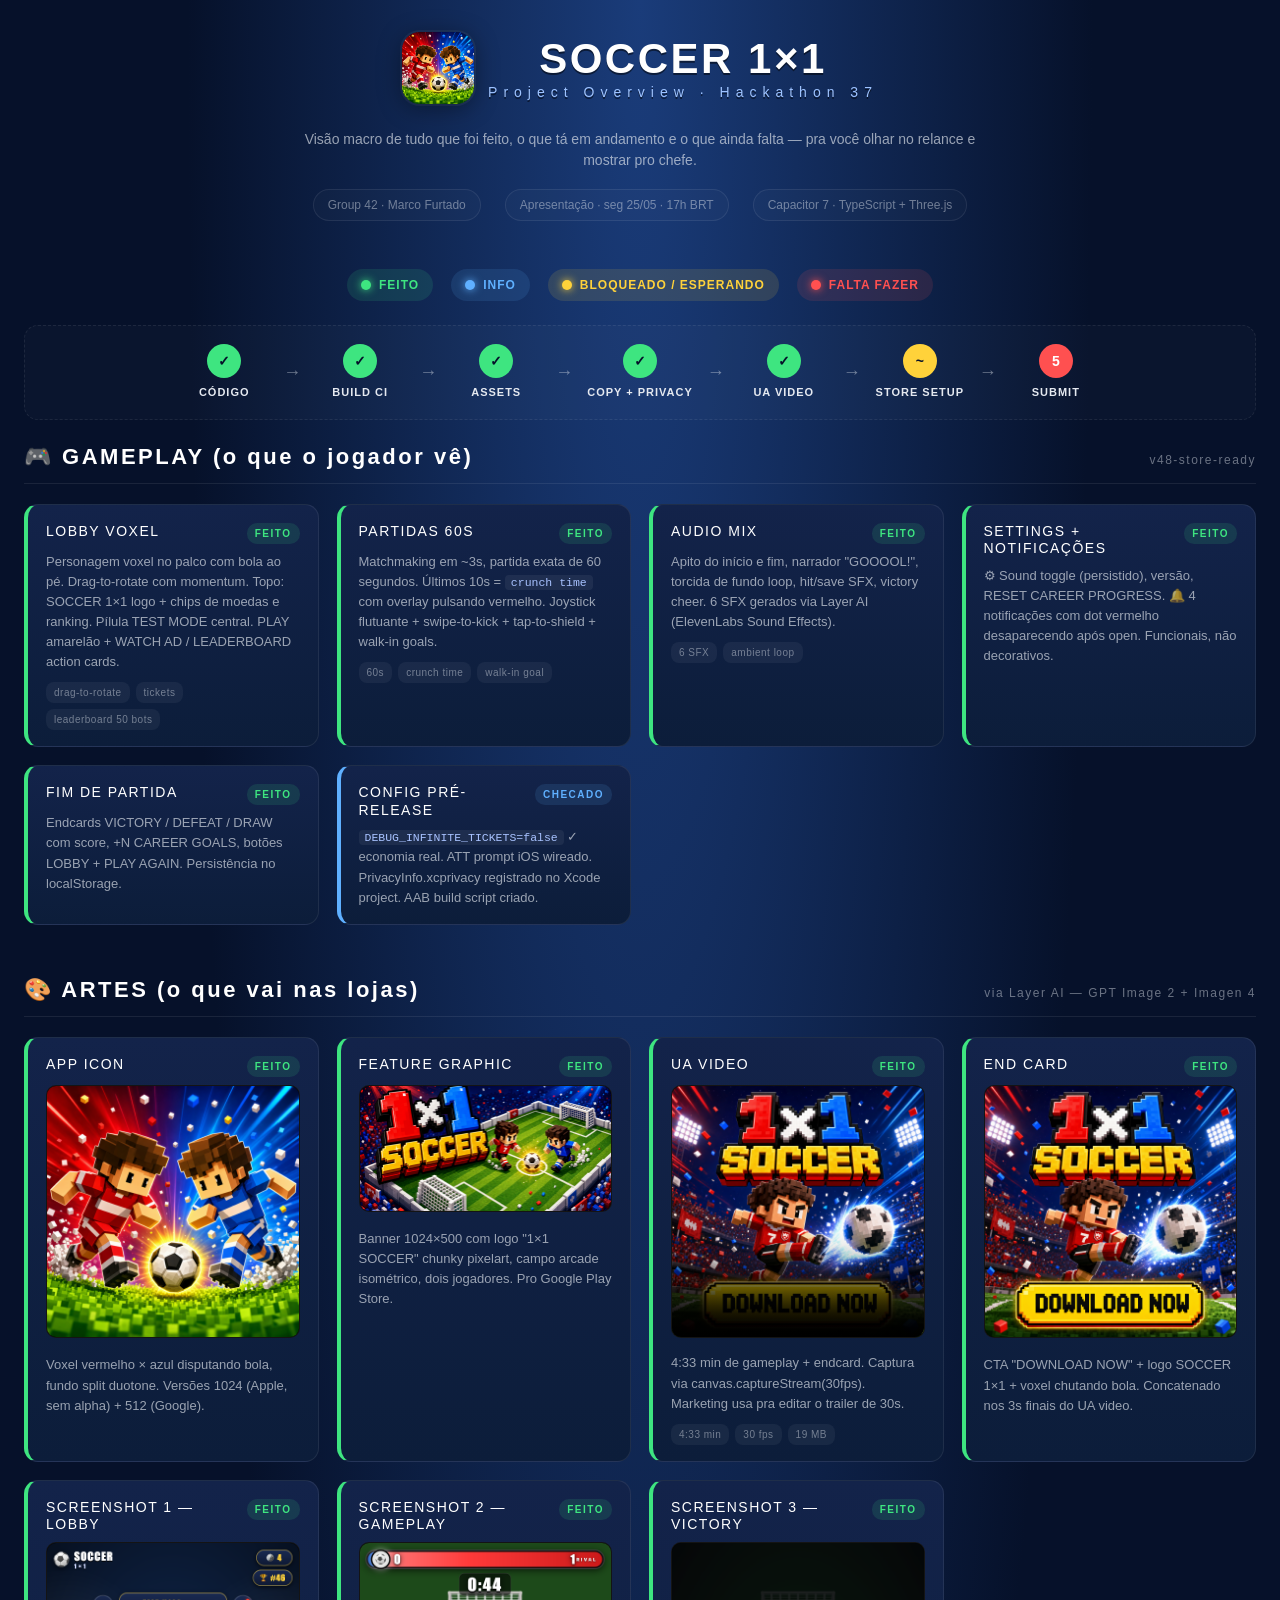
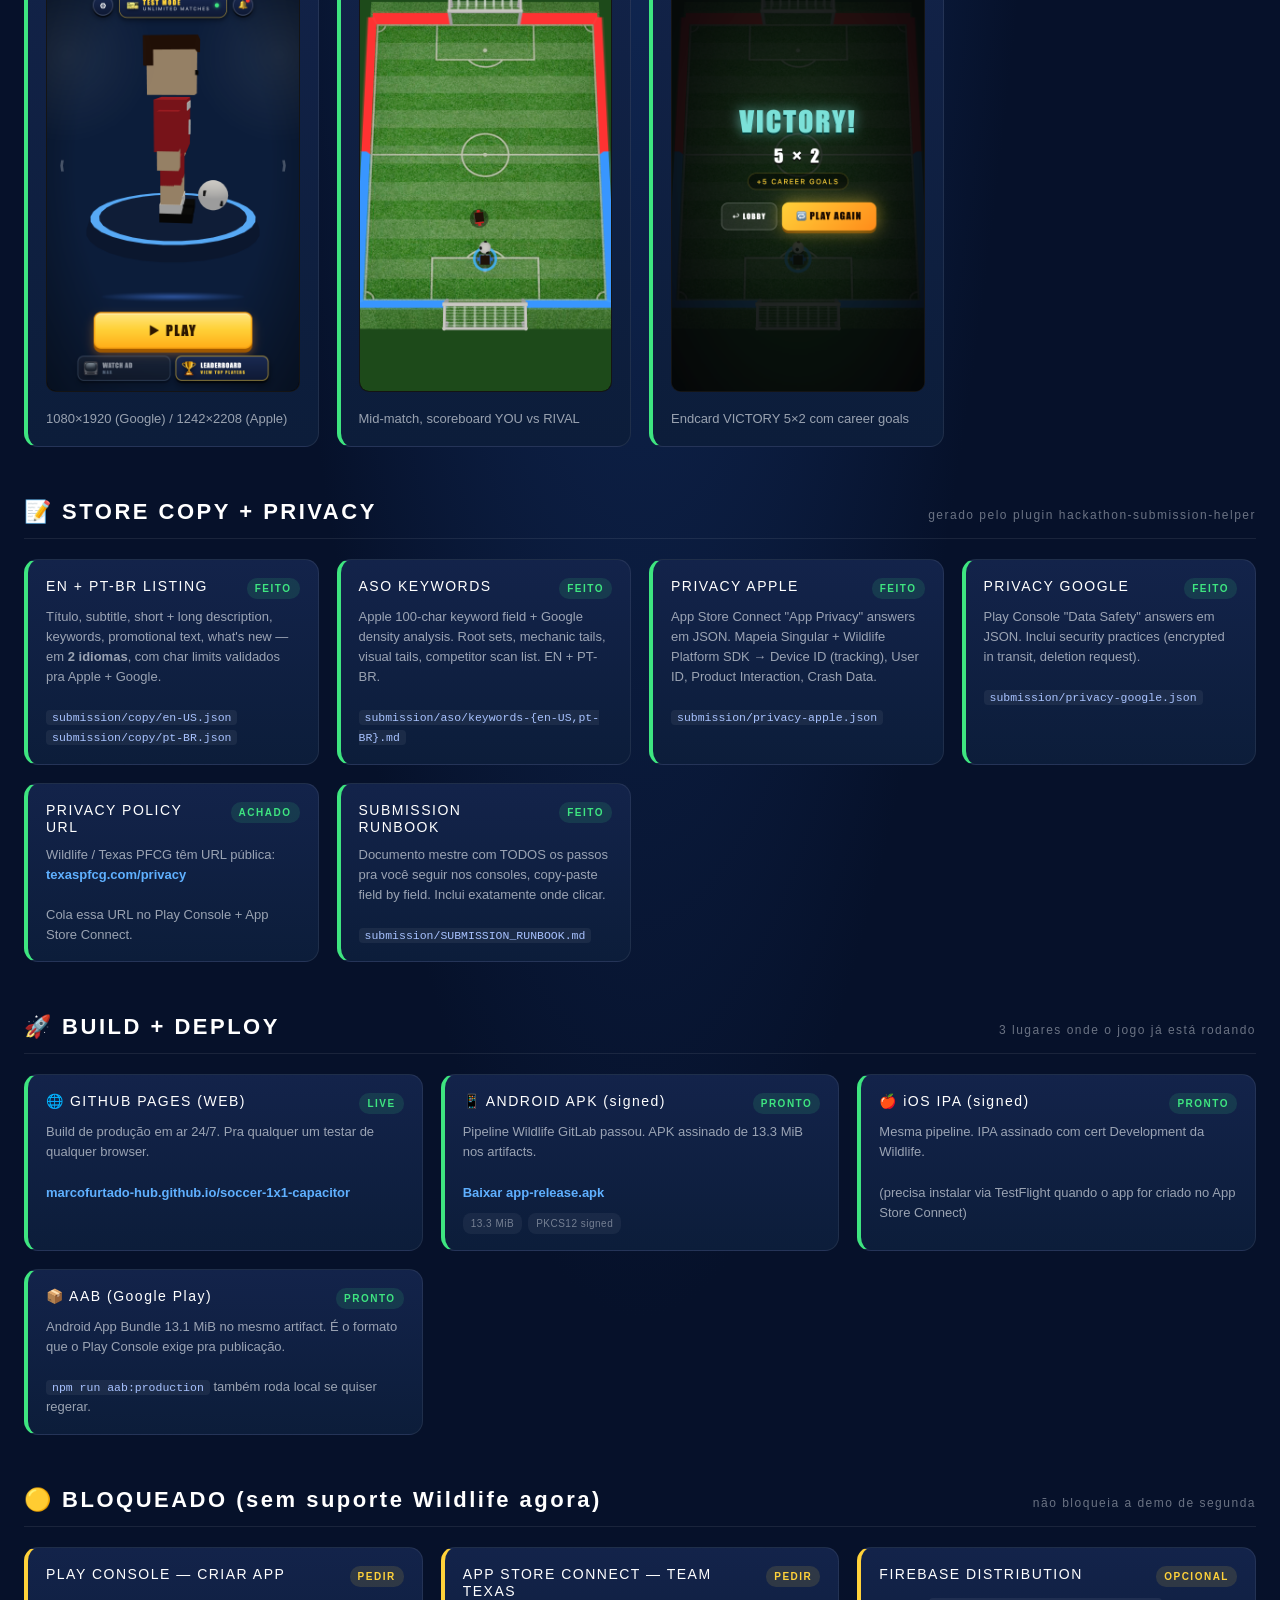
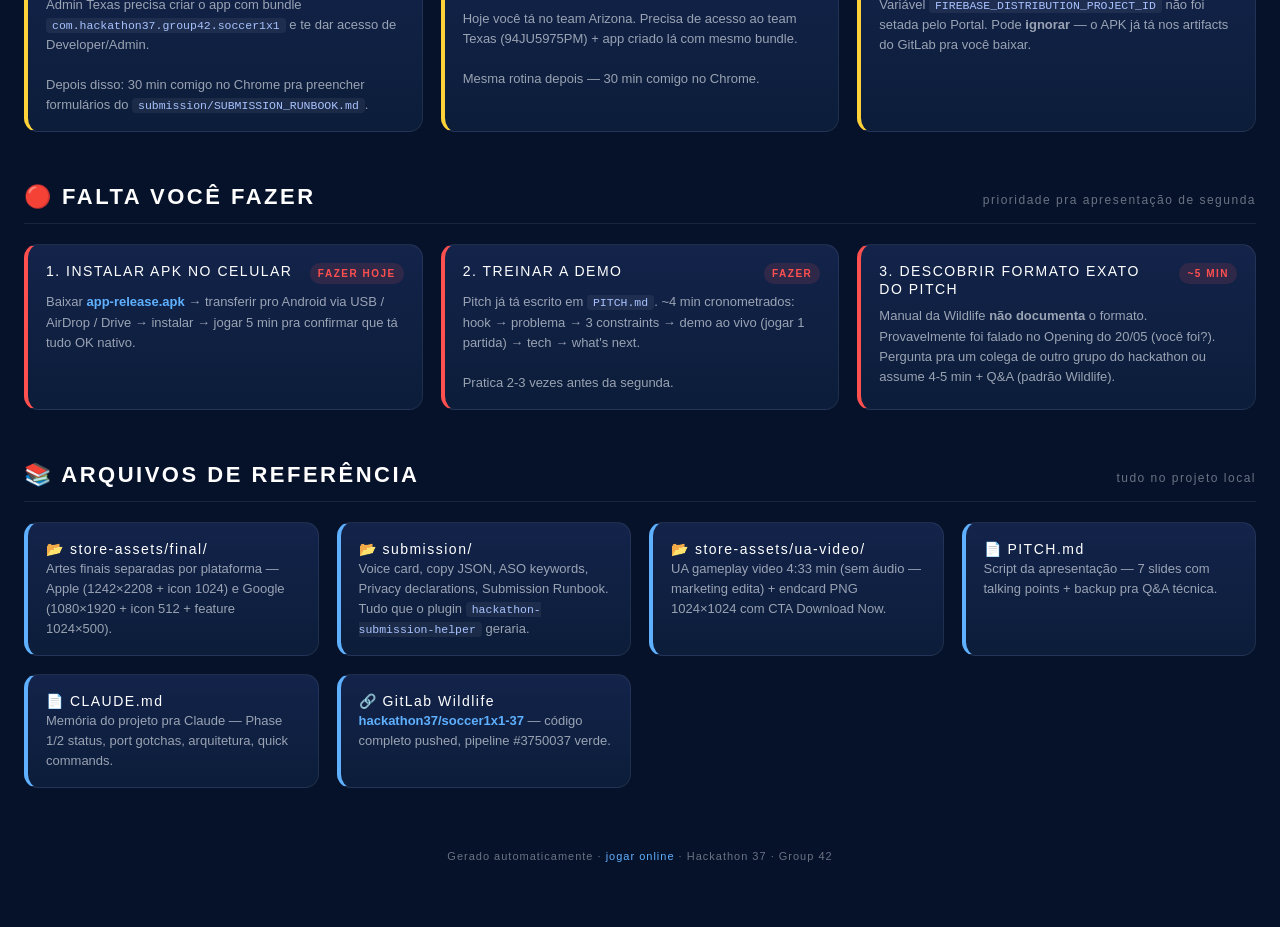
==== overview.html @ ad801b56 "Add overview.html — visual project dashboard Single-page status board for Hackathon 37 demo prep. Sh" ====
<!doctype html>
<html lang="pt-BR">
<head>
  <meta charset="utf-8" />
  <meta name="viewport" content="width=device-width,initial-scale=1" />
  <title>Soccer 1×1 — Project Overview</title>
  <style>
    :root{
      --bg:#06112a;
      --bg2:#0c1d3a;
      --panel:#13234a;
      --panel-2:#1a2e5e;
      --border:rgba(255,255,255,0.08);
      --text:#e5e9f0;
      --text-dim:rgba(229,233,240,0.65);
      --text-soft:rgba(229,233,240,0.45);
      --green:#3ee580;
      --yellow:#ffd23a;
      --red:#ff5050;
      --blue:#5fb0ff;
      --red-bg:rgba(255,80,80,0.12);
      --green-bg:rgba(62,229,128,0.12);
      --yellow-bg:rgba(255,210,58,0.12);
      --blue-bg:rgba(95,176,255,0.12);
    }
    *{box-sizing:border-box;}
    html,body{margin:0;padding:0;background:var(--bg);color:var(--text);font-family:-apple-system,BlinkMacSystemFont,"Segoe UI",Roboto,sans-serif;line-height:1.5;}
    body{background:radial-gradient(ellipse at top,#1a3c7a 0%,var(--bg) 50%,var(--bg) 100%);min-height:100vh;}
    .container{max-width:1400px;margin:0 auto;padding:32px 24px;}
    header{text-align:center;margin-bottom:48px;}
    .header-logo{display:inline-flex;align-items:center;gap:14px;}
    .header-logo img{width:72px;height:72px;border-radius:18px;box-shadow:0 4px 24px rgba(0,0,0,0.4),0 0 0 2px rgba(255,255,255,0.06);}
    h1{font-family:Impact,'Arial Black',sans-serif;font-size:42px;letter-spacing:2.5px;margin:0;line-height:1.05;color:#fff;text-shadow:0 2px 0 rgba(0,0,0,0.5);}
    h1 span{display:block;font-size:14px;letter-spacing:6px;color:#9ec3ff;margin-top:4px;font-weight:500;}
    .header-sub{margin-top:18px;font-size:14px;color:var(--text-dim);max-width:680px;margin-left:auto;margin-right:auto;}
    .header-meta{display:flex;justify-content:center;gap:24px;margin-top:18px;font-size:12px;color:var(--text-soft);flex-wrap:wrap;}
    .header-meta span{padding:6px 14px;border:1px solid var(--border);border-radius:20px;background:rgba(255,255,255,0.02);}

    .legend{display:flex;justify-content:center;gap:18px;margin:36px 0 24px;flex-wrap:wrap;}
    .legend-chip{display:inline-flex;align-items:center;gap:8px;padding:7px 14px;border-radius:18px;font-size:12px;letter-spacing:1px;font-weight:600;}
    .legend-chip .dot{width:10px;height:10px;border-radius:50%;}
    .chip-green{background:var(--green-bg);color:var(--green);}
    .chip-yellow{background:var(--yellow-bg);color:var(--yellow);}
    .chip-red{background:var(--red-bg);color:var(--red);}
    .chip-blue{background:var(--blue-bg);color:var(--blue);}
    .chip-green .dot{background:var(--green);box-shadow:0 0 8px var(--green);}
    .chip-yellow .dot{background:var(--yellow);box-shadow:0 0 8px var(--yellow);}
    .chip-red .dot{background:var(--red);box-shadow:0 0 8px var(--red);}
    .chip-blue .dot{background:var(--blue);box-shadow:0 0 8px var(--blue);}

    section.zone{margin-bottom:48px;}
    .zone-header{display:flex;align-items:baseline;justify-content:space-between;border-bottom:1px solid var(--border);padding-bottom:10px;margin-bottom:20px;}
    .zone-title{font-family:Impact,'Arial Black',sans-serif;font-size:22px;letter-spacing:2.5px;color:#fff;margin:0;}
    .zone-sub{font-size:12px;color:var(--text-soft);letter-spacing:1.5px;}

    .grid{display:grid;grid-template-columns:repeat(auto-fill,minmax(280px,1fr));gap:18px;}
    .grid-wide{grid-template-columns:repeat(auto-fill,minmax(360px,1fr));}

    .card{
      background:linear-gradient(180deg,var(--panel) 0%,var(--bg2) 100%);
      border:1px solid var(--border);
      border-radius:14px;
      padding:18px 18px 16px;
      position:relative;
      overflow:hidden;
      transition:transform 0.15s ease, border-color 0.15s ease;
    }
    .card:hover{border-color:rgba(255,255,255,0.18);transform:translateY(-2px);}
    .card.done{border-left:4px solid var(--green);}
    .card.blocked{border-left:4px solid var(--yellow);}
    .card.missing{border-left:4px solid var(--red);}
    .card.info{border-left:4px solid var(--blue);}

    .card-header{display:flex;align-items:flex-start;justify-content:space-between;gap:12px;margin-bottom:8px;}
    .card-title{font-family:Impact,'Arial Black',sans-serif;font-size:14px;letter-spacing:1.5px;color:#fff;line-height:1.25;}
    .card-status{font-size:10px;letter-spacing:1.5px;font-weight:700;padding:3px 8px;border-radius:10px;white-space:nowrap;}
    .card-status.done{background:var(--green-bg);color:var(--green);}
    .card-status.blocked{background:var(--yellow-bg);color:var(--yellow);}
    .card-status.missing{background:var(--red-bg);color:var(--red);}
    .card-status.info{background:var(--blue-bg);color:var(--blue);}

    .card-body{font-size:13px;color:var(--text-dim);line-height:1.55;}
    .card-body code{background:rgba(255,255,255,0.06);padding:1px 6px;border-radius:4px;font-size:11.5px;color:#a8c2ff;}
    .card a{color:var(--blue);text-decoration:none;font-weight:600;}
    .card a:hover{text-decoration:underline;}

    .card-meta{display:flex;flex-wrap:wrap;gap:6px;margin-top:10px;}
    .meta-tag{font-size:10px;letter-spacing:0.5px;background:rgba(255,255,255,0.05);color:var(--text-soft);padding:3px 8px;border-radius:8px;}

    .asset-img{width:100%;aspect-ratio:1/1;object-fit:cover;border-radius:10px;border:1px solid var(--border);margin-bottom:10px;background:#000;}
    .asset-img.wide{aspect-ratio:2/1;}
    .asset-img.phone{aspect-ratio:9/16;}
    .asset-img.endcard{aspect-ratio:1/1;}

    .video-card video{width:100%;border-radius:10px;border:1px solid var(--border);margin-bottom:8px;background:#000;}

    .stat-row{display:flex;gap:10px;font-size:12px;color:var(--text-soft);margin-top:8px;}
    .stat-row strong{color:var(--text);font-weight:600;}

    .funnel{display:flex;align-items:center;gap:14px;justify-content:center;flex-wrap:wrap;margin-bottom:20px;padding:18px;background:rgba(255,255,255,0.02);border-radius:14px;border:1px dashed var(--border);}
    .funnel-step{display:flex;flex-direction:column;align-items:center;gap:6px;min-width:90px;}
    .funnel-step .num{width:34px;height:34px;border-radius:50%;display:flex;align-items:center;justify-content:center;font-weight:700;font-size:14px;}
    .funnel-step.done .num{background:var(--green);color:#06112a;}
    .funnel-step.blocked .num{background:var(--yellow);color:#06112a;}
    .funnel-step.missing .num{background:var(--red);color:#fff;}
    .funnel-step .lbl{font-size:11px;letter-spacing:1px;font-weight:700;color:var(--text);text-align:center;}
    .funnel-arrow{color:var(--text-soft);font-size:18px;}

    footer{text-align:center;margin:60px 0 30px;font-size:11px;color:var(--text-soft);letter-spacing:1px;}
    footer a{color:var(--blue);text-decoration:none;}

    @media (max-width:680px){
      h1{font-size:30px;letter-spacing:1.5px;}
      .zone-title{font-size:18px;}
      .grid{grid-template-columns:1fr;}
    }
  </style>
</head>
<body>
  <div class="container">

    <header>
      <div class="header-logo">
        <img src="overview-assets/icon.png" alt="Soccer 1×1 icon" />
        <h1>SOCCER 1×1<span>Project Overview · Hackathon 37</span></h1>
      </div>
      <div class="header-sub">
        Visão macro de tudo que foi feito, o que tá em andamento e o que ainda falta — pra você olhar no relance e mostrar pro chefe.
      </div>
      <div class="header-meta">
        <span>Group 42 · Marco Furtado</span>
        <span>Apresentação · seg 25/05 · 17h BRT</span>
        <span>Capacitor 7 · TypeScript + Three.js</span>
      </div>
    </header>

    <div class="legend">
      <span class="legend-chip chip-green"><span class="dot"></span>FEITO</span>
      <span class="legend-chip chip-blue"><span class="dot"></span>INFO</span>
      <span class="legend-chip chip-yellow"><span class="dot"></span>BLOQUEADO / ESPERANDO</span>
      <span class="legend-chip chip-red"><span class="dot"></span>FALTA FAZER</span>
    </div>

    <div class="funnel">
      <div class="funnel-step done"><div class="num">✓</div><div class="lbl">CÓDIGO</div></div>
      <div class="funnel-arrow">→</div>
      <div class="funnel-step done"><div class="num">✓</div><div class="lbl">BUILD CI</div></div>
      <div class="funnel-arrow">→</div>
      <div class="funnel-step done"><div class="num">✓</div><div class="lbl">ASSETS</div></div>
      <div class="funnel-arrow">→</div>
      <div class="funnel-step done"><div class="num">✓</div><div class="lbl">COPY + PRIVACY</div></div>
      <div class="funnel-arrow">→</div>
      <div class="funnel-step done"><div class="num">✓</div><div class="lbl">UA VIDEO</div></div>
      <div class="funnel-arrow">→</div>
      <div class="funnel-step blocked"><div class="num">~</div><div class="lbl">STORE SETUP</div></div>
      <div class="funnel-arrow">→</div>
      <div class="funnel-step missing"><div class="num">5</div><div class="lbl">SUBMIT</div></div>
    </div>

    <!-- =================================================================== -->
    <section class="zone">
      <div class="zone-header">
        <h2 class="zone-title">🎮 GAMEPLAY (o que o jogador vê)</h2>
        <span class="zone-sub">v48-store-ready</span>
      </div>
      <div class="grid">
        <div class="card done">
          <div class="card-header"><div class="card-title">LOBBY VOXEL</div><span class="card-status done">FEITO</span></div>
          <div class="card-body">
            Personagem voxel no palco com bola ao pé. Drag-to-rotate com momentum. Topo: SOCCER 1×1 logo + chips de moedas e ranking. Pílula TEST MODE central. PLAY amarelão + WATCH AD / LEADERBOARD action cards.
          </div>
          <div class="card-meta"><span class="meta-tag">drag-to-rotate</span><span class="meta-tag">tickets</span><span class="meta-tag">leaderboard 50 bots</span></div>
        </div>

        <div class="card done">
          <div class="card-header"><div class="card-title">PARTIDAS 60S</div><span class="card-status done">FEITO</span></div>
          <div class="card-body">
            Matchmaking em ~3s, partida exata de 60 segundos. Últimos 10s = <code>crunch time</code> com overlay pulsando vermelho. Joystick flutuante + swipe-to-kick + tap-to-shield + walk-in goals.
          </div>
          <div class="card-meta"><span class="meta-tag">60s</span><span class="meta-tag">crunch time</span><span class="meta-tag">walk-in goal</span></div>
        </div>

        <div class="card done">
          <div class="card-header"><div class="card-title">AUDIO MIX</div><span class="card-status done">FEITO</span></div>
          <div class="card-body">
            Apito do início e fim, narrador "GOOOOL!", torcida de fundo loop, hit/save SFX, victory cheer. 6 SFX gerados via Layer AI (ElevenLabs Sound Effects).
          </div>
          <div class="card-meta"><span class="meta-tag">6 SFX</span><span class="meta-tag">ambient loop</span></div>
        </div>

        <div class="card done">
          <div class="card-header"><div class="card-title">SETTINGS + NOTIFICAÇÕES</div><span class="card-status done">FEITO</span></div>
          <div class="card-body">
            ⚙ Sound toggle (persistido), versão, RESET CAREER PROGRESS. 🔔 4 notificações com dot vermelho desaparecendo após open. Funcionais, não decorativos.
          </div>
        </div>

        <div class="card done">
          <div class="card-header"><div class="card-title">FIM DE PARTIDA</div><span class="card-status done">FEITO</span></div>
          <div class="card-body">
            Endcards VICTORY / DEFEAT / DRAW com score, +N CAREER GOALS, botões LOBBY + PLAY AGAIN. Persistência no localStorage.
          </div>
        </div>

        <div class="card info">
          <div class="card-header"><div class="card-title">CONFIG PRÉ-RELEASE</div><span class="card-status info">CHECADO</span></div>
          <div class="card-body">
            <code>DEBUG_INFINITE_TICKETS=false</code> ✓ economia real. ATT prompt iOS wireado. PrivacyInfo.xcprivacy registrado no Xcode project. AAB build script criado.
          </div>
        </div>
      </div>
    </section>

    <!-- =================================================================== -->
    <section class="zone">
      <div class="zone-header">
        <h2 class="zone-title">🎨 ARTES (o que vai nas lojas)</h2>
        <span class="zone-sub">via Layer AI — GPT Image 2 + Imagen 4</span>
      </div>
      <div class="grid">
        <div class="card done">
          <div class="card-header"><div class="card-title">APP ICON</div><span class="card-status done">FEITO</span></div>
          <img class="asset-img" src="overview-assets/icon.png" alt="App icon" />
          <div class="card-body">
            Voxel vermelho × azul disputando bola, fundo split duotone. Versões 1024 (Apple, sem alpha) + 512 (Google).
          </div>
        </div>

        <div class="card done">
          <div class="card-header"><div class="card-title">FEATURE GRAPHIC</div><span class="card-status done">FEITO</span></div>
          <img class="asset-img wide" src="overview-assets/feature.png" alt="Feature graphic" />
          <div class="card-body">
            Banner 1024×500 com logo "1×1 SOCCER" chunky pixelart, campo arcade isométrico, dois jogadores. Pro Google Play Store.
          </div>
        </div>

        <div class="card done video-card">
          <div class="card-header"><div class="card-title">UA VIDEO</div><span class="card-status done">FEITO</span></div>
          <video controls preload="metadata" poster="overview-assets/endcard.png">
            <source src="overview-assets/ua-video.mp4" type="video/mp4">
          </video>
          <div class="card-body">
            4:33 min de gameplay + endcard. Captura via canvas.captureStream(30fps). Marketing usa pra editar o trailer de 30s.
          </div>
          <div class="card-meta"><span class="meta-tag">4:33 min</span><span class="meta-tag">30 fps</span><span class="meta-tag">19 MB</span></div>
        </div>

        <div class="card done">
          <div class="card-header"><div class="card-title">END CARD</div><span class="card-status done">FEITO</span></div>
          <img class="asset-img endcard" src="overview-assets/endcard.png" alt="End card" />
          <div class="card-body">
            CTA "DOWNLOAD NOW" + logo SOCCER 1×1 + voxel chutando bola. Concatenado nos 3s finais do UA video.
          </div>
        </div>

        <div class="card done">
          <div class="card-header"><div class="card-title">SCREENSHOT 1 — LOBBY</div><span class="card-status done">FEITO</span></div>
          <img class="asset-img phone" src="overview-assets/screen-lobby.png" alt="Screenshot lobby" />
          <div class="card-body">1080×1920 (Google) / 1242×2208 (Apple)</div>
        </div>

        <div class="card done">
          <div class="card-header"><div class="card-title">SCREENSHOT 2 — GAMEPLAY</div><span class="card-status done">FEITO</span></div>
          <img class="asset-img phone" src="overview-assets/screen-gameplay.png" alt="Screenshot gameplay" />
          <div class="card-body">Mid-match, scoreboard YOU vs RIVAL</div>
        </div>

        <div class="card done">
          <div class="card-header"><div class="card-title">SCREENSHOT 3 — VICTORY</div><span class="card-status done">FEITO</span></div>
          <img class="asset-img phone" src="overview-assets/screen-victory.png" alt="Screenshot victory" />
          <div class="card-body">Endcard VICTORY 5×2 com career goals</div>
        </div>
      </div>
    </section>

    <!-- =================================================================== -->
    <section class="zone">
      <div class="zone-header">
        <h2 class="zone-title">📝 STORE COPY + PRIVACY</h2>
        <span class="zone-sub">gerado pelo plugin hackathon-submission-helper</span>
      </div>
      <div class="grid">
        <div class="card done">
          <div class="card-header"><div class="card-title">EN + PT-BR LISTING</div><span class="card-status done">FEITO</span></div>
          <div class="card-body">
            Título, subtitle, short + long description, keywords, promotional text, what's new — em <strong>2 idiomas</strong>, com char limits validados pra Apple + Google.
            <br><br><code>submission/copy/en-US.json</code><br><code>submission/copy/pt-BR.json</code>
          </div>
        </div>

        <div class="card done">
          <div class="card-header"><div class="card-title">ASO KEYWORDS</div><span class="card-status done">FEITO</span></div>
          <div class="card-body">
            Apple 100-char keyword field + Google density analysis. Root sets, mechanic tails, visual tails, competitor scan list. EN + PT-BR.
            <br><br><code>submission/aso/keywords-{en-US,pt-BR}.md</code>
          </div>
        </div>

        <div class="card done">
          <div class="card-header"><div class="card-title">PRIVACY APPLE</div><span class="card-status done">FEITO</span></div>
          <div class="card-body">
            App Store Connect "App Privacy" answers em JSON. Mapeia Singular + Wildlife Platform SDK → Device ID (tracking), User ID, Product Interaction, Crash Data.
            <br><br><code>submission/privacy-apple.json</code>
          </div>
        </div>

        <div class="card done">
          <div class="card-header"><div class="card-title">PRIVACY GOOGLE</div><span class="card-status done">FEITO</span></div>
          <div class="card-body">
            Play Console "Data Safety" answers em JSON. Inclui security practices (encrypted in transit, deletion request).
            <br><br><code>submission/privacy-google.json</code>
          </div>
        </div>

        <div class="card done">
          <div class="card-header"><div class="card-title">PRIVACY POLICY URL</div><span class="card-status done">ACHADO</span></div>
          <div class="card-body">
            Wildlife / Texas PFCG têm URL pública:<br>
            <a href="https://www.texaspfcg.com/privacy" target="_blank">texaspfcg.com/privacy</a>
            <br><br>Cola essa URL no Play Console + App Store Connect.
          </div>
        </div>

        <div class="card done">
          <div class="card-header"><div class="card-title">SUBMISSION RUNBOOK</div><span class="card-status done">FEITO</span></div>
          <div class="card-body">
            Documento mestre com TODOS os passos pra você seguir nos consoles, copy-paste field by field. Inclui exatamente onde clicar.
            <br><br><code>submission/SUBMISSION_RUNBOOK.md</code>
          </div>
        </div>
      </div>
    </section>

    <!-- =================================================================== -->
    <section class="zone">
      <div class="zone-header">
        <h2 class="zone-title">🚀 BUILD + DEPLOY</h2>
        <span class="zone-sub">3 lugares onde o jogo já está rodando</span>
      </div>
      <div class="grid grid-wide">
        <div class="card done">
          <div class="card-header"><div class="card-title">🌐 GITHUB PAGES (WEB)</div><span class="card-status done">LIVE</span></div>
          <div class="card-body">
            Build de produção em ar 24/7. Pra qualquer um testar de qualquer browser.
            <br><br><a href="https://marcofurtado-hub.github.io/soccer-1x1-capacitor/?v48" target="_blank">marcofurtado-hub.github.io/soccer-1x1-capacitor</a>
          </div>
        </div>

        <div class="card done">
          <div class="card-header"><div class="card-title">📱 ANDROID APK (signed)</div><span class="card-status done">PRONTO</span></div>
          <div class="card-body">
            Pipeline Wildlife GitLab passou. APK assinado de 13.3 MiB nos artifacts.
            <br><br><a href="https://git.topfreegames.com/hackathon37/soccer1x1-37/-/jobs/22585286/artifacts/browse/Build/Artifacts/" target="_blank">Baixar app-release.apk</a>
          </div>
          <div class="card-meta"><span class="meta-tag">13.3 MiB</span><span class="meta-tag">PKCS12 signed</span></div>
        </div>

        <div class="card done">
          <div class="card-header"><div class="card-title">🍎 iOS IPA (signed)</div><span class="card-status done">PRONTO</span></div>
          <div class="card-body">
            Mesma pipeline. IPA assinado com cert Development da Wildlife.
            <br><br>(precisa instalar via TestFlight quando o app for criado no App Store Connect)
          </div>
        </div>

        <div class="card done">
          <div class="card-header"><div class="card-title">📦 AAB (Google Play)</div><span class="card-status done">PRONTO</span></div>
          <div class="card-body">
            Android App Bundle 13.1 MiB no mesmo artifact. É o formato que o Play Console exige pra publicação.
            <br><br><code>npm run aab:production</code> também roda local se quiser regerar.
          </div>
        </div>
      </div>
    </section>

    <!-- =================================================================== -->
    <section class="zone">
      <div class="zone-header">
        <h2 class="zone-title">🟡 BLOQUEADO (sem suporte Wildlife agora)</h2>
        <span class="zone-sub">não bloqueia a demo de segunda</span>
      </div>
      <div class="grid grid-wide">
        <div class="card blocked">
          <div class="card-header"><div class="card-title">PLAY CONSOLE — CRIAR APP</div><span class="card-status blocked">PEDIR</span></div>
          <div class="card-body">
            Admin Texas precisa criar o app com bundle <code>com.hackathon37.group42.soccer1x1</code> e te dar acesso de Developer/Admin.
            <br><br>Depois disso: 30 min comigo no Chrome pra preencher formulários do <code>submission/SUBMISSION_RUNBOOK.md</code>.
          </div>
        </div>

        <div class="card blocked">
          <div class="card-header"><div class="card-title">APP STORE CONNECT — TEAM TEXAS</div><span class="card-status blocked">PEDIR</span></div>
          <div class="card-body">
            Hoje você tá no team Arizona. Precisa de acesso ao team Texas (94JU5975PM) + app criado lá com mesmo bundle.
            <br><br>Mesma rotina depois — 30 min comigo no Chrome.
          </div>
        </div>

        <div class="card blocked">
          <div class="card-header"><div class="card-title">FIREBASE DISTRIBUTION</div><span class="card-status blocked">OPCIONAL</span></div>
          <div class="card-body">
            Variável <code>FIREBASE_DISTRIBUTION_PROJECT_ID</code> não foi setada pelo Portal. Pode <strong>ignorar</strong> — o APK já tá nos artifacts do GitLab pra você baixar.
          </div>
        </div>
      </div>
    </section>

    <!-- =================================================================== -->
    <section class="zone">
      <div class="zone-header">
        <h2 class="zone-title">🔴 FALTA VOCÊ FAZER</h2>
        <span class="zone-sub">prioridade pra apresentação de segunda</span>
      </div>
      <div class="grid grid-wide">
        <div class="card missing">
          <div class="card-header"><div class="card-title">1. INSTALAR APK NO CELULAR</div><span class="card-status missing">FAZER HOJE</span></div>
          <div class="card-body">
            Baixar <a href="https://git.topfreegames.com/hackathon37/soccer1x1-37/-/jobs/22585286/artifacts/browse/Build/Artifacts/" target="_blank">app-release.apk</a> → transferir pro Android via USB / AirDrop / Drive → instalar → jogar 5 min pra confirmar que tá tudo OK nativo.
          </div>
        </div>

        <div class="card missing">
          <div class="card-header"><div class="card-title">2. TREINAR A DEMO</div><span class="card-status missing">FAZER</span></div>
          <div class="card-body">
            Pitch já tá escrito em <code>PITCH.md</code>. ~4 min cronometrados: hook → problema → 3 constraints → demo ao vivo (jogar 1 partida) → tech → what's next.
            <br><br>Pratica 2-3 vezes antes da segunda.
          </div>
        </div>

        <div class="card missing">
          <div class="card-header"><div class="card-title">3. DESCOBRIR FORMATO EXATO DO PITCH</div><span class="card-status missing">~5 MIN</span></div>
          <div class="card-body">
            Manual da Wildlife <strong>não documenta</strong> o formato. Provavelmente foi falado no Opening do 20/05 (você foi?). Pergunta pra um colega de outro grupo do hackathon ou assume 4-5 min + Q&A (padrão Wildlife).
          </div>
        </div>
      </div>
    </section>

    <!-- =================================================================== -->
    <section class="zone">
      <div class="zone-header">
        <h2 class="zone-title">📚 ARQUIVOS DE REFERÊNCIA</h2>
        <span class="zone-sub">tudo no projeto local</span>
      </div>
      <div class="grid">
        <div class="card info">
          <div class="card-title">📂 store-assets/final/</div>
          <div class="card-body">Artes finais separadas por plataforma — Apple (1242×2208 + icon 1024) e Google (1080×1920 + icon 512 + feature 1024×500).</div>
        </div>
        <div class="card info">
          <div class="card-title">📂 submission/</div>
          <div class="card-body">Voice card, copy JSON, ASO keywords, Privacy declarations, Submission Runbook. Tudo que o plugin <code>hackathon-submission-helper</code> geraria.</div>
        </div>
        <div class="card info">
          <div class="card-title">📂 store-assets/ua-video/</div>
          <div class="card-body">UA gameplay video 4:33 min (sem áudio — marketing edita) + endcard PNG 1024×1024 com CTA Download Now.</div>
        </div>
        <div class="card info">
          <div class="card-title">📄 PITCH.md</div>
          <div class="card-body">Script da apresentação — 7 slides com talking points + backup pra Q&A técnica.</div>
        </div>
        <div class="card info">
          <div class="card-title">📄 CLAUDE.md</div>
          <div class="card-body">Memória do projeto pra Claude — Phase 1/2 status, port gotchas, arquitetura, quick commands.</div>
        </div>
        <div class="card info">
          <div class="card-title">🔗 GitLab Wildlife</div>
          <div class="card-body"><a href="https://git.topfreegames.com/hackathon37/soccer1x1-37" target="_blank">hackathon37/soccer1x1-37</a> — código completo pushed, pipeline #3750037 verde.</div>
        </div>
      </div>
    </section>

    <footer>
      Gerado automaticamente · <a href="https://marcofurtado-hub.github.io/soccer-1x1-capacitor/?v48" target="_blank">jogar online</a> · Hackathon 37 · Group 42
    </footer>

  </div>
</body>
</html>
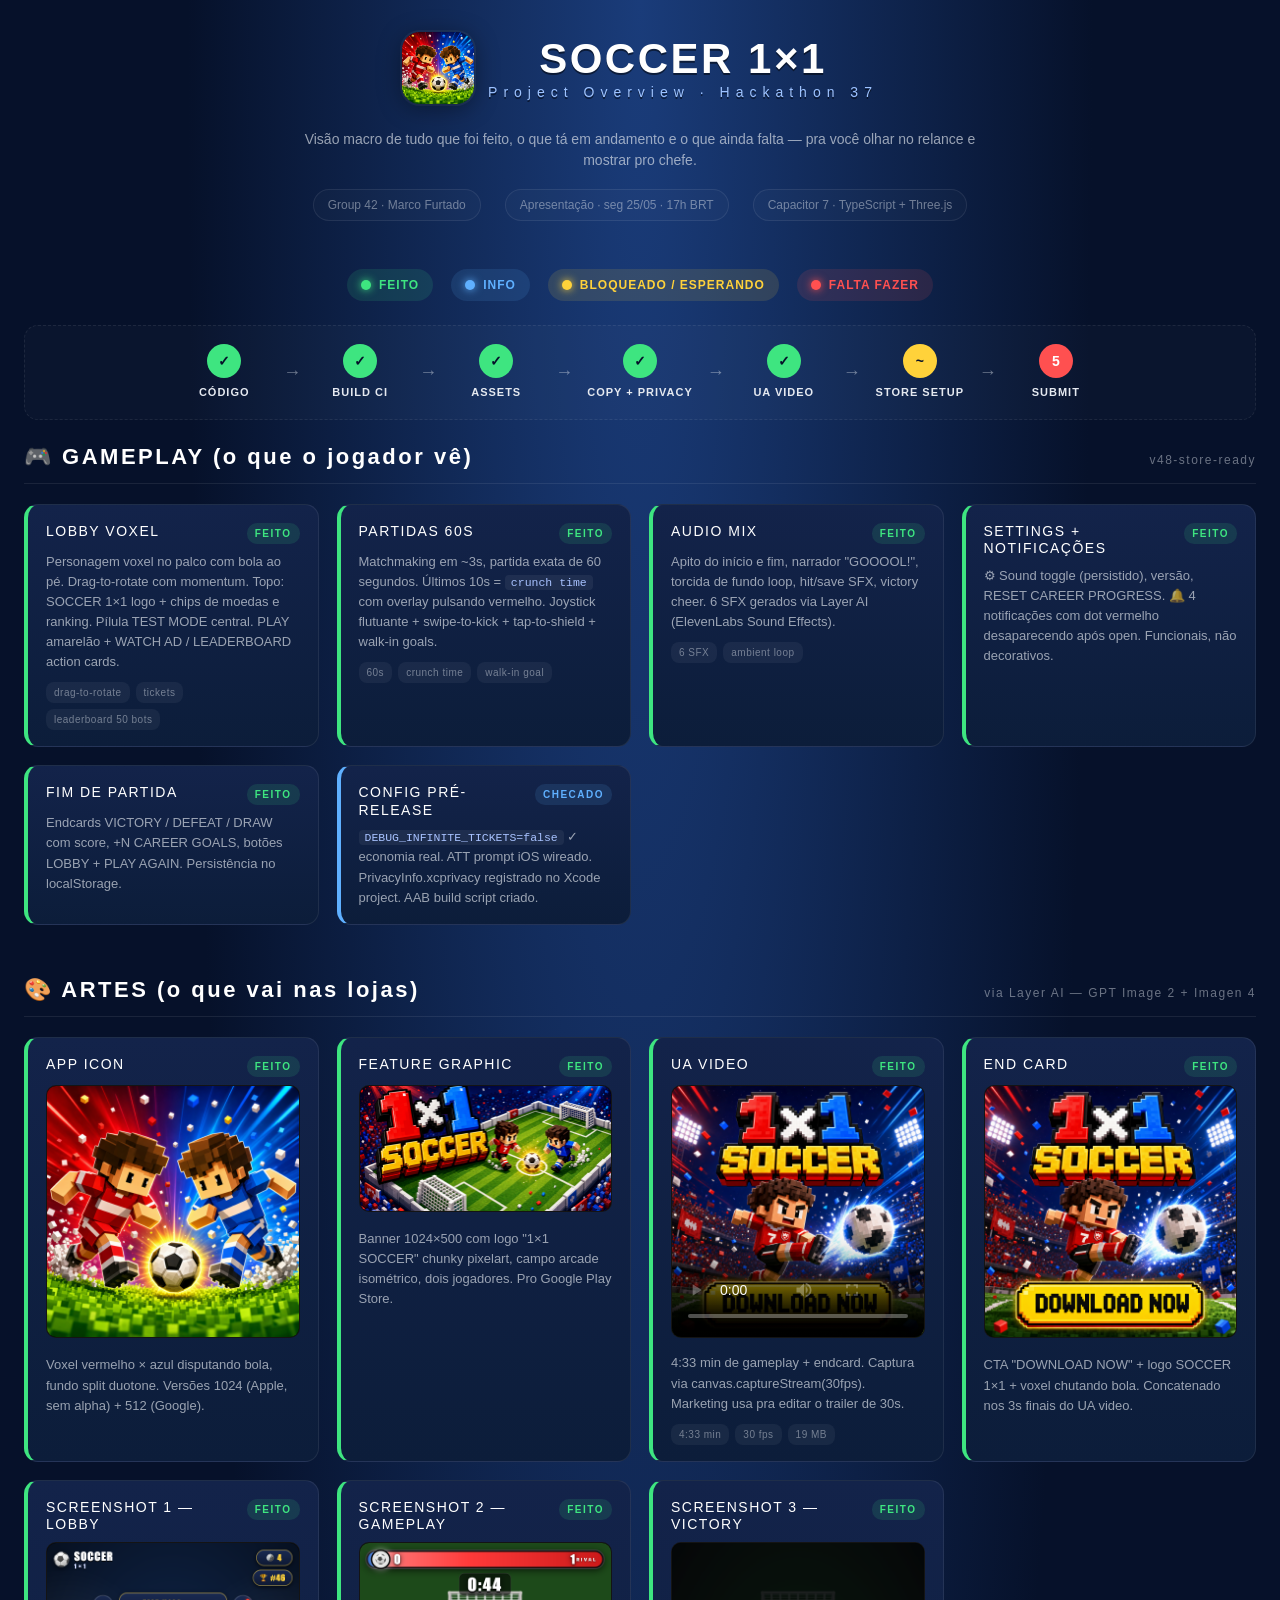
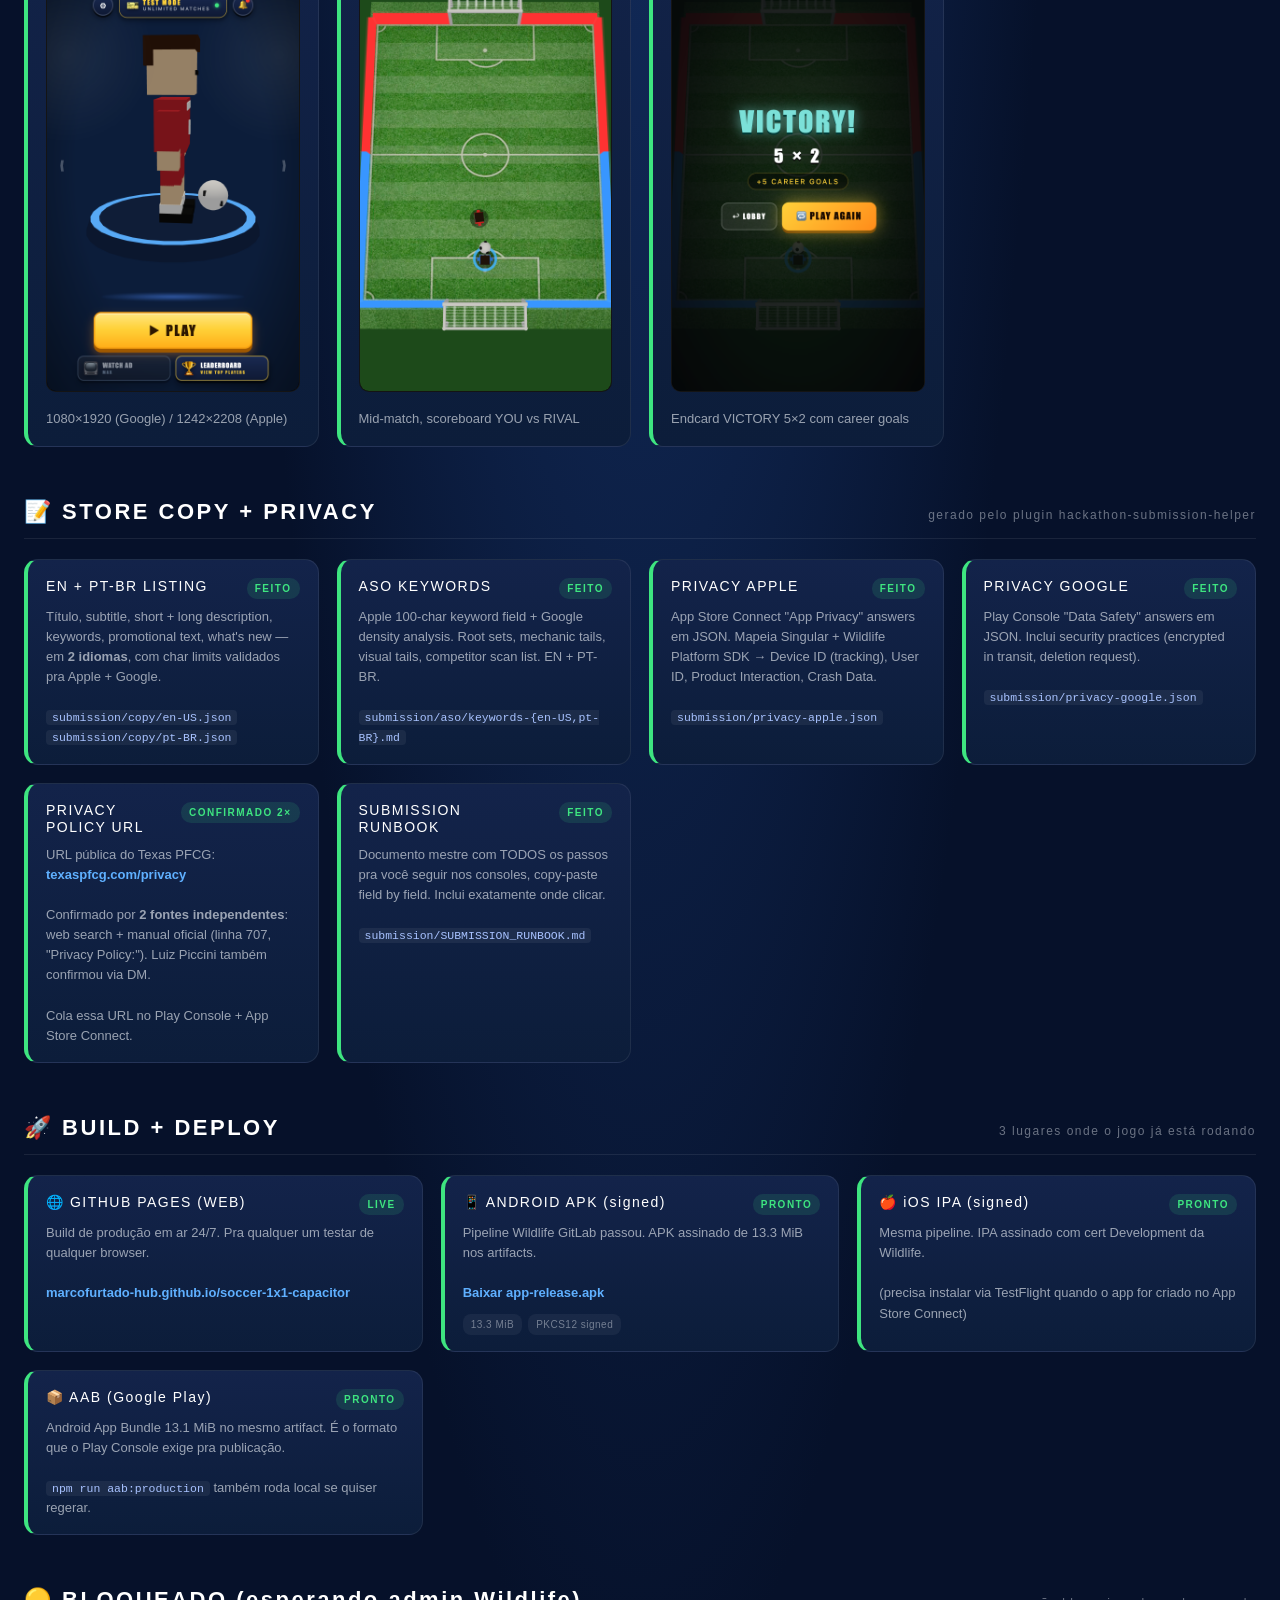
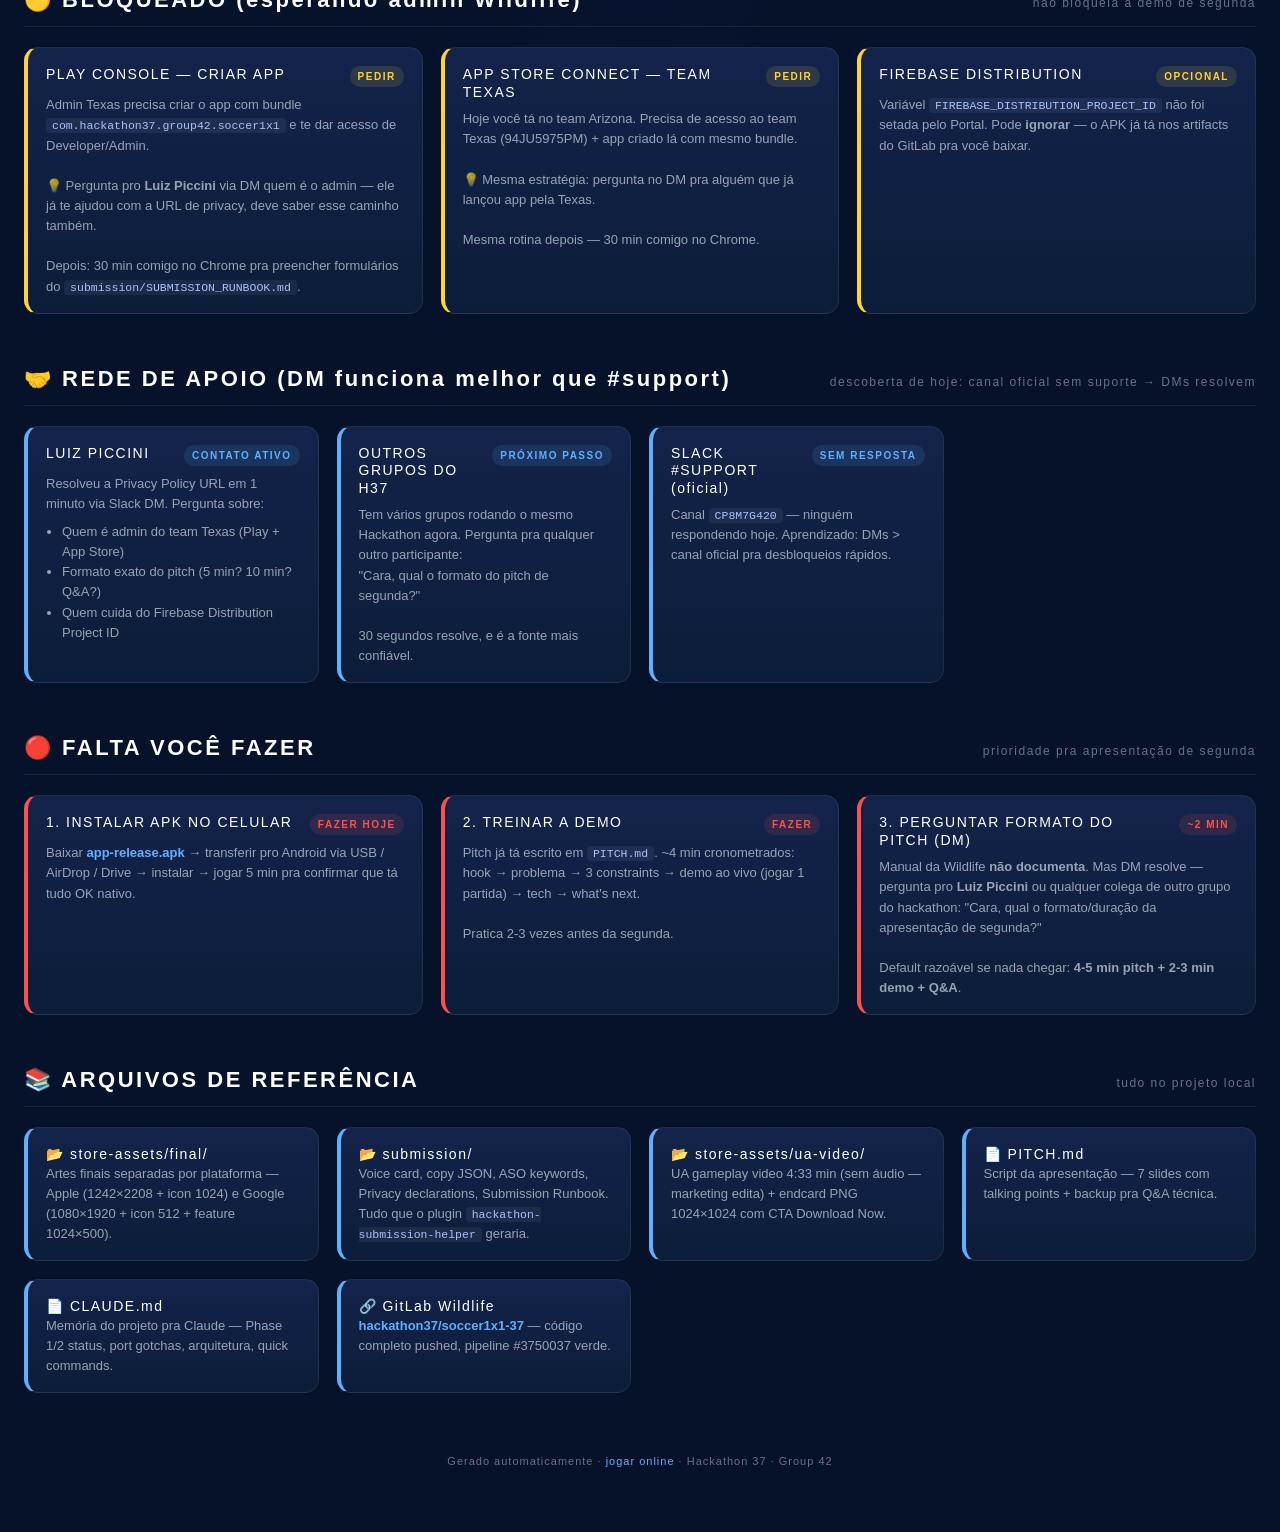
==== commit 708a2a3a: "overview.html: confirm Privacy URL via 2 sources + add support-network zone - Privacy Policy URL mar" ====
--- a/overview.html
+++ b/overview.html
@@ -313,10 +313,11 @@
         </div>
 
         <div class="card done">
-          <div class="card-header"><div class="card-title">PRIVACY POLICY URL</div><span class="card-status done">ACHADO</span></div>
-          <div class="card-body">
-            Wildlife / Texas PFCG têm URL pública:<br>
+          <div class="card-header"><div class="card-title">PRIVACY POLICY URL</div><span class="card-status done">CONFIRMADO 2×</span></div>
+          <div class="card-body">
+            URL pública do Texas PFCG:<br>
             <a href="https://www.texaspfcg.com/privacy" target="_blank">texaspfcg.com/privacy</a>
+            <br><br>Confirmado por <strong>2 fontes independentes</strong>: web search + manual oficial (linha 707, "Privacy Policy:"). Luiz Piccini também confirmou via DM.
             <br><br>Cola essa URL no Play Console + App Store Connect.
           </div>
         </div>
@@ -376,7 +377,7 @@
     <!-- =================================================================== -->
     <section class="zone">
       <div class="zone-header">
-        <h2 class="zone-title">🟡 BLOQUEADO (sem suporte Wildlife agora)</h2>
+        <h2 class="zone-title">🟡 BLOQUEADO (esperando admin Wildlife)</h2>
         <span class="zone-sub">não bloqueia a demo de segunda</span>
       </div>
       <div class="grid grid-wide">
@@ -384,7 +385,8 @@
           <div class="card-header"><div class="card-title">PLAY CONSOLE — CRIAR APP</div><span class="card-status blocked">PEDIR</span></div>
           <div class="card-body">
             Admin Texas precisa criar o app com bundle <code>com.hackathon37.group42.soccer1x1</code> e te dar acesso de Developer/Admin.
-            <br><br>Depois disso: 30 min comigo no Chrome pra preencher formulários do <code>submission/SUBMISSION_RUNBOOK.md</code>.
+            <br><br>💡 Pergunta pro <strong>Luiz Piccini</strong> via DM quem é o admin — ele já te ajudou com a URL de privacy, deve saber esse caminho também.
+            <br><br>Depois: 30 min comigo no Chrome pra preencher formulários do <code>submission/SUBMISSION_RUNBOOK.md</code>.
           </div>
         </div>
 
@@ -392,6 +394,7 @@
           <div class="card-header"><div class="card-title">APP STORE CONNECT — TEAM TEXAS</div><span class="card-status blocked">PEDIR</span></div>
           <div class="card-body">
             Hoje você tá no team Arizona. Precisa de acesso ao team Texas (94JU5975PM) + app criado lá com mesmo bundle.
+            <br><br>💡 Mesma estratégia: pergunta no DM pra alguém que já lançou app pela Texas.
             <br><br>Mesma rotina depois — 30 min comigo no Chrome.
           </div>
         </div>
@@ -400,6 +403,43 @@
           <div class="card-header"><div class="card-title">FIREBASE DISTRIBUTION</div><span class="card-status blocked">OPCIONAL</span></div>
           <div class="card-body">
             Variável <code>FIREBASE_DISTRIBUTION_PROJECT_ID</code> não foi setada pelo Portal. Pode <strong>ignorar</strong> — o APK já tá nos artifacts do GitLab pra você baixar.
+          </div>
+        </div>
+      </div>
+    </section>
+
+    <!-- =================================================================== -->
+    <section class="zone">
+      <div class="zone-header">
+        <h2 class="zone-title">🤝 REDE DE APOIO (DM funciona melhor que #support)</h2>
+        <span class="zone-sub">descoberta de hoje: canal oficial sem suporte → DMs resolvem</span>
+      </div>
+      <div class="grid">
+        <div class="card info">
+          <div class="card-header"><div class="card-title">LUIZ PICCINI</div><span class="card-status info">CONTATO ATIVO</span></div>
+          <div class="card-body">
+            Resolveu a Privacy Policy URL em 1 minuto via Slack DM. Pergunta sobre:
+            <ul style="margin:8px 0 0 16px;padding:0;color:var(--text-dim);">
+              <li>Quem é admin do team Texas (Play + App Store)</li>
+              <li>Formato exato do pitch (5 min? 10 min? Q&A?)</li>
+              <li>Quem cuida do Firebase Distribution Project ID</li>
+            </ul>
+          </div>
+        </div>
+
+        <div class="card info">
+          <div class="card-header"><div class="card-title">OUTROS GRUPOS DO H37</div><span class="card-status info">PRÓXIMO PASSO</span></div>
+          <div class="card-body">
+            Tem vários grupos rodando o mesmo Hackathon agora. Pergunta pra qualquer outro participante:
+            <br>"Cara, qual o formato do pitch de segunda?"
+            <br><br>30 segundos resolve, e é a fonte mais confiável.
+          </div>
+        </div>
+
+        <div class="card info">
+          <div class="card-header"><div class="card-title">SLACK #SUPPORT (oficial)</div><span class="card-status info">SEM RESPOSTA</span></div>
+          <div class="card-body">
+            Canal <code>CP8M7G420</code> — ninguém respondendo hoje. Aprendizado: DMs > canal oficial pra desbloqueios rápidos.
           </div>
         </div>
       </div>
@@ -428,9 +468,10 @@
         </div>
 
         <div class="card missing">
-          <div class="card-header"><div class="card-title">3. DESCOBRIR FORMATO EXATO DO PITCH</div><span class="card-status missing">~5 MIN</span></div>
-          <div class="card-body">
-            Manual da Wildlife <strong>não documenta</strong> o formato. Provavelmente foi falado no Opening do 20/05 (você foi?). Pergunta pra um colega de outro grupo do hackathon ou assume 4-5 min + Q&A (padrão Wildlife).
+          <div class="card-header"><div class="card-title">3. PERGUNTAR FORMATO DO PITCH (DM)</div><span class="card-status missing">~2 MIN</span></div>
+          <div class="card-body">
+            Manual da Wildlife <strong>não documenta</strong>. Mas DM resolve — pergunta pro <strong>Luiz Piccini</strong> ou qualquer colega de outro grupo do hackathon: "Cara, qual o formato/duração da apresentação de segunda?"
+            <br><br>Default razoável se nada chegar: <strong>4-5 min pitch + 2-3 min demo + Q&A</strong>.
           </div>
         </div>
       </div>
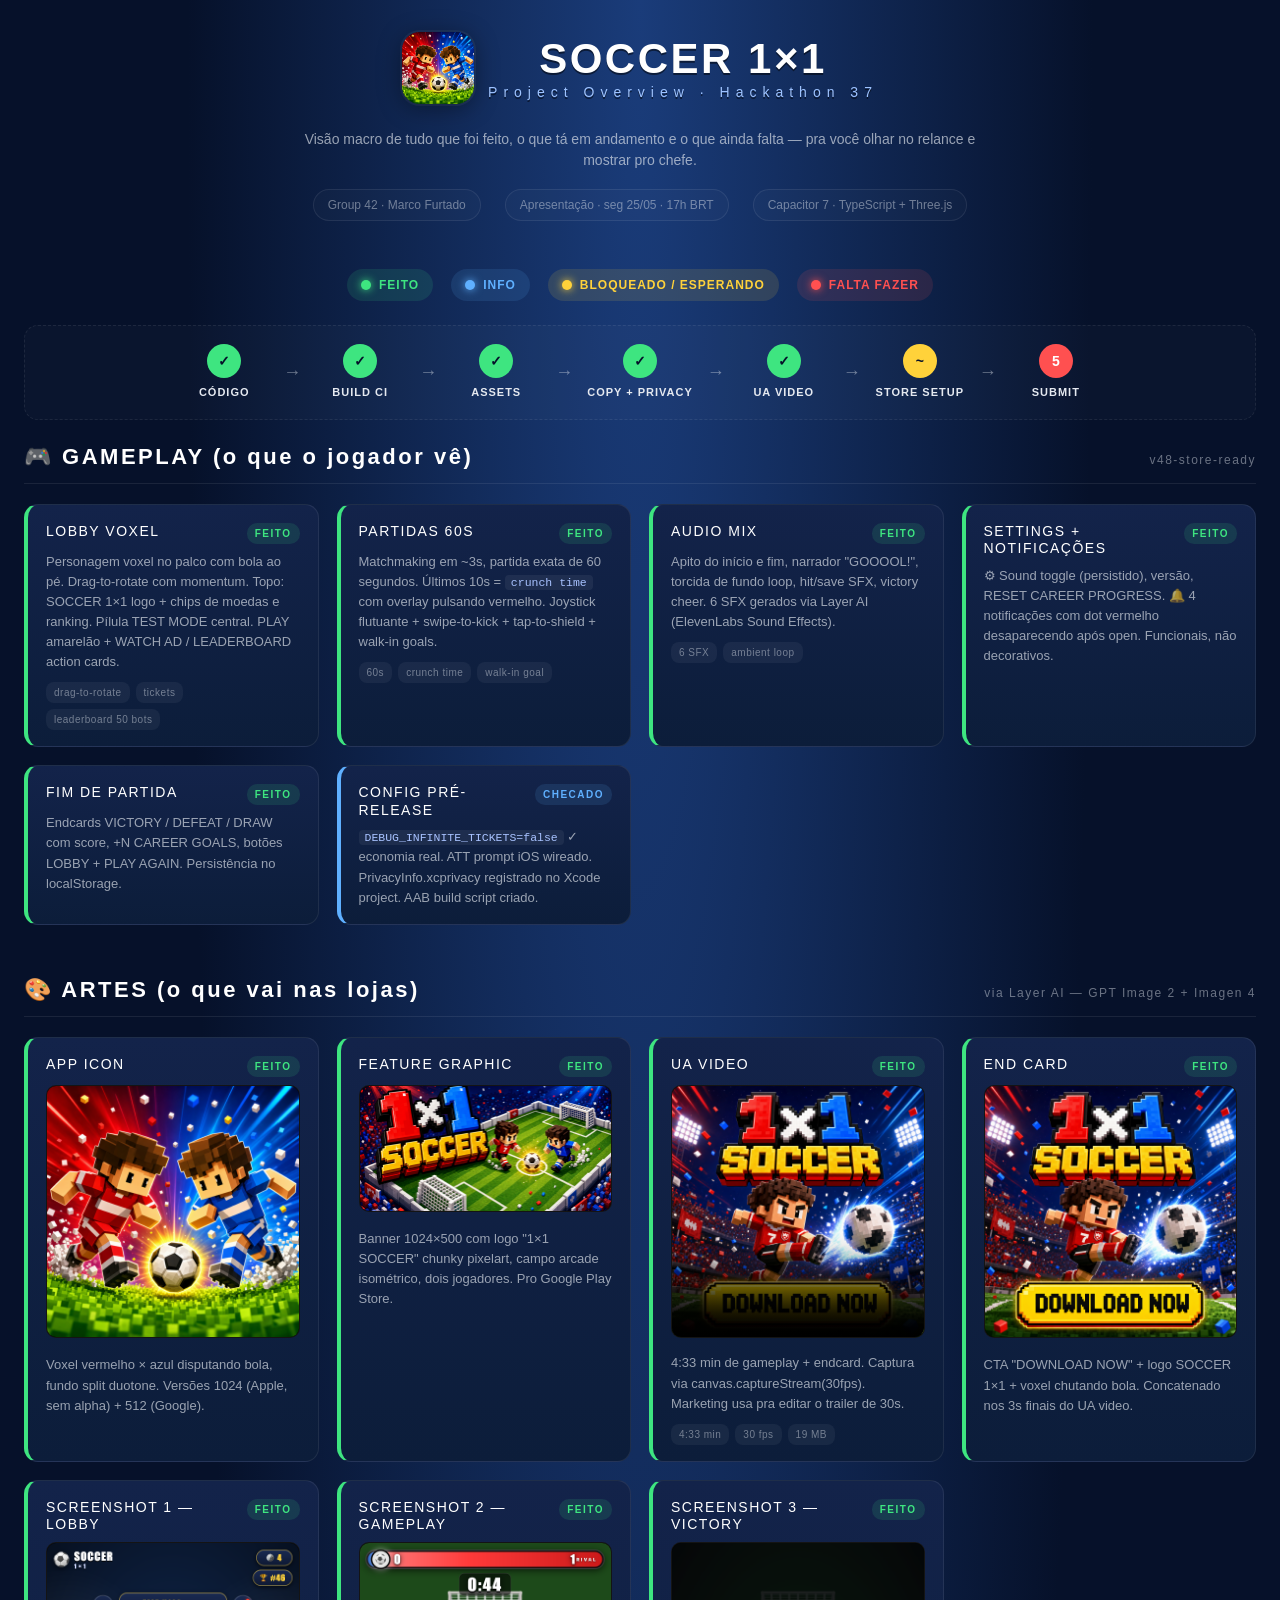
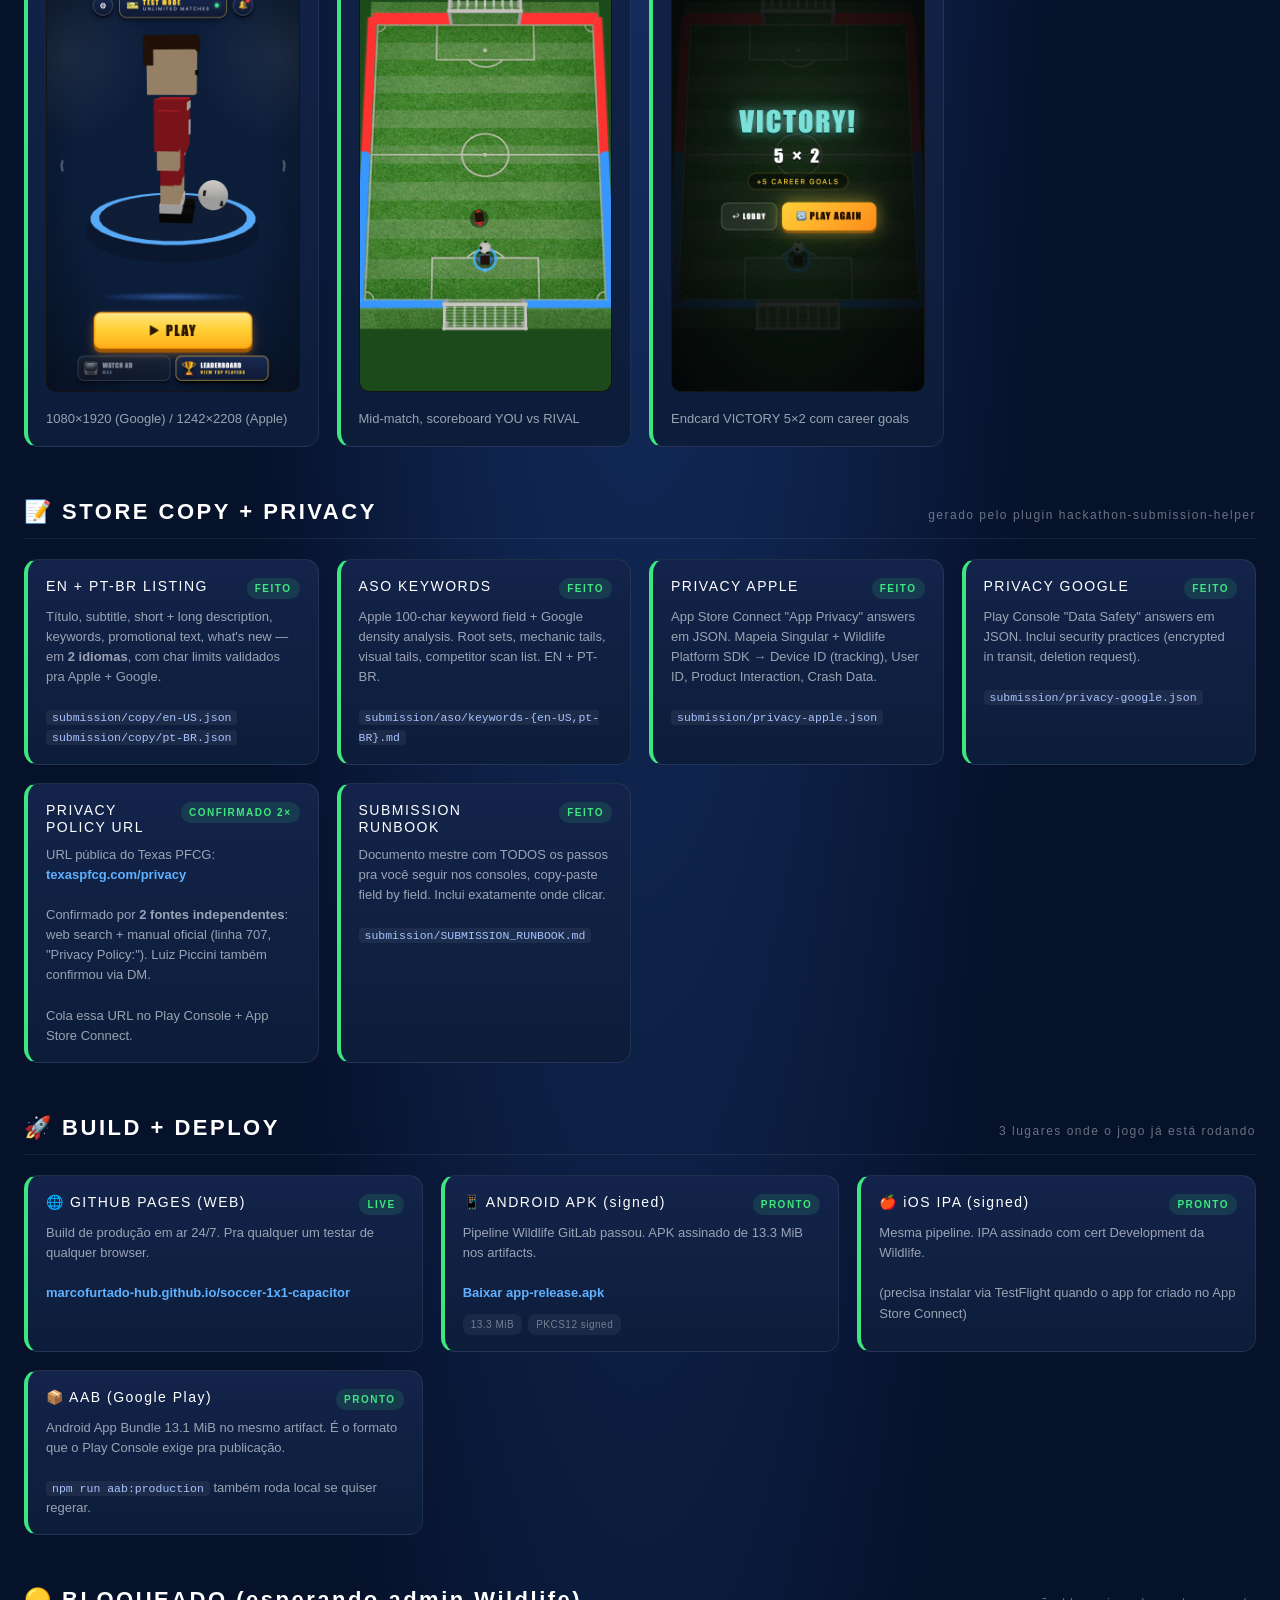
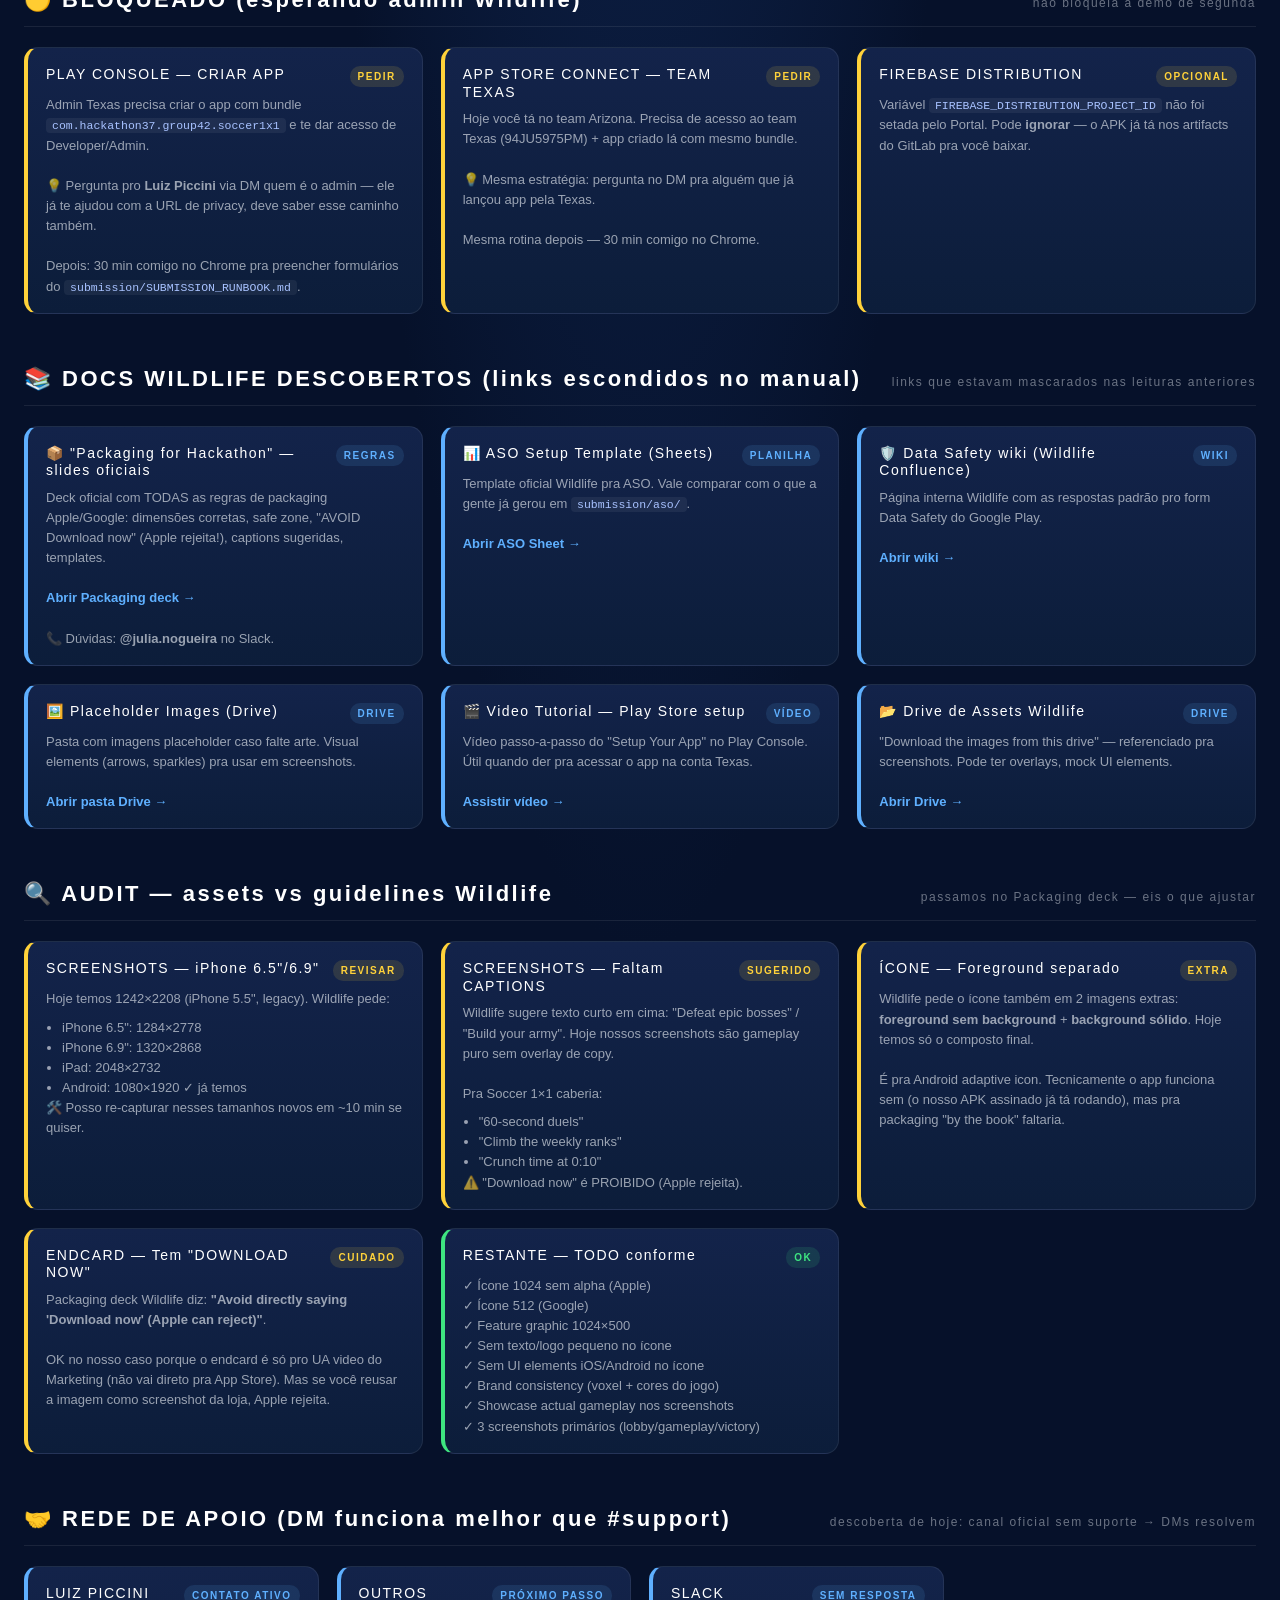
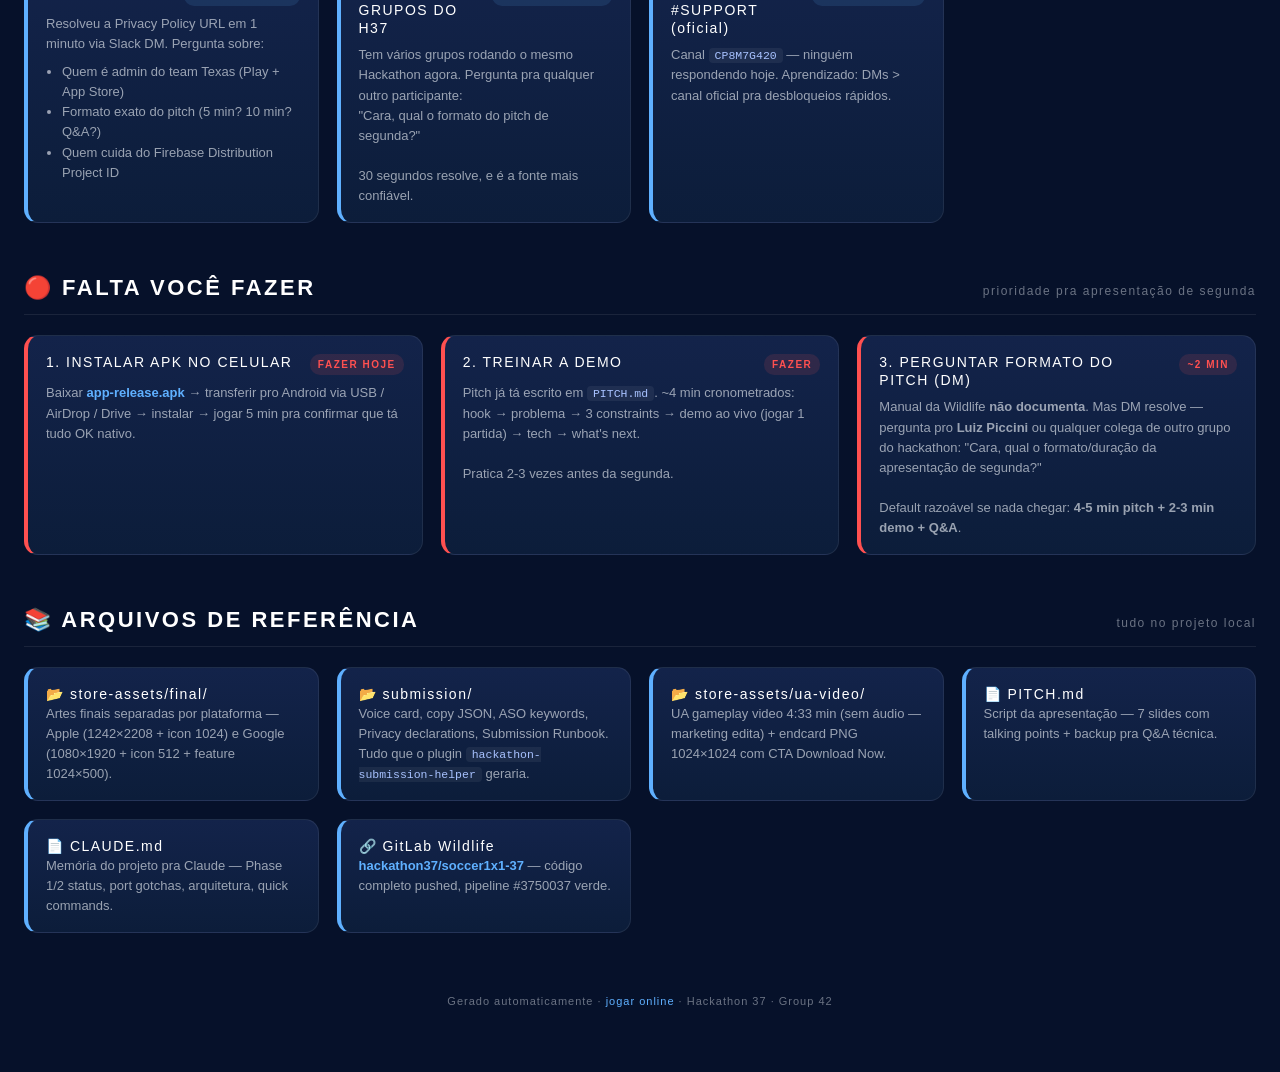
==== commit ca9d964a: "overview.html: add Wildlife docs zone + asset audit Discovered (via unmasked manual links): - Packag" ====
--- a/overview.html
+++ b/overview.html
@@ -411,6 +411,126 @@
     <!-- =================================================================== -->
     <section class="zone">
       <div class="zone-header">
+        <h2 class="zone-title">📚 DOCS WILDLIFE DESCOBERTOS (links escondidos no manual)</h2>
+        <span class="zone-sub">links que estavam mascarados nas leituras anteriores</span>
+      </div>
+      <div class="grid grid-wide">
+        <div class="card info">
+          <div class="card-header"><div class="card-title">📦 "Packaging for Hackathon" — slides oficiais</div><span class="card-status info">REGRAS</span></div>
+          <div class="card-body">
+            Deck oficial com TODAS as regras de packaging Apple/Google: dimensões corretas, safe zone, "AVOID Download now" (Apple rejeita!), captions sugeridas, templates.
+            <br><br><a href="https://docs.google.com/presentation/d/1ex2jorDqyGPYS2ooCTa5rHGQjf8r3DKWqGs_ANNzTdc/edit?usp=sharing" target="_blank">Abrir Packaging deck →</a>
+            <br><br>📞 Dúvidas: <strong>@julia.nogueira</strong> no Slack.
+          </div>
+        </div>
+        <div class="card info">
+          <div class="card-header"><div class="card-title">📊 ASO Setup Template (Sheets)</div><span class="card-status info">PLANILHA</span></div>
+          <div class="card-body">
+            Template oficial Wildlife pra ASO. Vale comparar com o que a gente já gerou em <code>submission/aso/</code>.
+            <br><br><a href="https://docs.google.com/spreadsheets/d/1lRjoCXkGmtTrRnrS3mC5roS7e2Y_cXiyL3325okm6rQ/edit" target="_blank">Abrir ASO Sheet →</a>
+          </div>
+        </div>
+        <div class="card info">
+          <div class="card-header"><div class="card-title">🛡️ Data Safety wiki (Wildlife Confluence)</div><span class="card-status info">WIKI</span></div>
+          <div class="card-body">
+            Página interna Wildlife com as respostas padrão pro form Data Safety do Google Play.
+            <br><br><a href="https://wildlifestudios.atlassian.net/wiki/spaces/FIN/pages/13600637/Google+Play+Data+Safety+Section" target="_blank">Abrir wiki →</a>
+          </div>
+        </div>
+        <div class="card info">
+          <div class="card-header"><div class="card-title">🖼️ Placeholder Images (Drive)</div><span class="card-status info">DRIVE</span></div>
+          <div class="card-body">
+            Pasta com imagens placeholder caso falte arte. Visual elements (arrows, sparkles) pra usar em screenshots.
+            <br><br><a href="https://drive.google.com/drive/u/1/folders/1vG9pdAtdxmHCnfs51YzuEJ68R_G-DQ6O" target="_blank">Abrir pasta Drive →</a>
+          </div>
+        </div>
+        <div class="card info">
+          <div class="card-header"><div class="card-title">🎬 Video Tutorial — Play Store setup</div><span class="card-status info">VÍDEO</span></div>
+          <div class="card-body">
+            Vídeo passo-a-passo do "Setup Your App" no Play Console. Útil quando der pra acessar o app na conta Texas.
+            <br><br><a href="https://drive.google.com/file/d/10oal0nuF0S-jUYr0kWe-MK8i2g1ZAixD/view" target="_blank">Assistir vídeo →</a>
+          </div>
+        </div>
+        <div class="card info">
+          <div class="card-header"><div class="card-title">📂 Drive de Assets Wildlife</div><span class="card-status info">DRIVE</span></div>
+          <div class="card-body">
+            "Download the images from this drive" — referenciado pra screenshots. Pode ter overlays, mock UI elements.
+            <br><br><a href="https://drive.google.com/drive/folders/1ZBVXQoiacTUqCrVdT0QBbl3x3buPUkwD" target="_blank">Abrir Drive →</a>
+          </div>
+        </div>
+      </div>
+    </section>
+
+    <!-- =================================================================== -->
+    <section class="zone">
+      <div class="zone-header">
+        <h2 class="zone-title">🔍 AUDIT — assets vs guidelines Wildlife</h2>
+        <span class="zone-sub">passamos no Packaging deck — eis o que ajustar</span>
+      </div>
+      <div class="grid grid-wide">
+        <div class="card blocked">
+          <div class="card-header"><div class="card-title">SCREENSHOTS — iPhone 6.5"/6.9"</div><span class="card-status blocked">REVISAR</span></div>
+          <div class="card-body">
+            Hoje temos 1242×2208 (iPhone 5.5", legacy). Wildlife pede:
+            <ul style="margin:8px 0 0 16px;padding:0;color:var(--text-dim);">
+              <li>iPhone 6.5": 1284×2778</li>
+              <li>iPhone 6.9": 1320×2868</li>
+              <li>iPad: 2048×2732</li>
+              <li>Android: 1080×1920 ✓ já temos</li>
+            </ul>
+            🛠️ Posso re-capturar nesses tamanhos novos em ~10 min se quiser.
+          </div>
+        </div>
+
+        <div class="card blocked">
+          <div class="card-header"><div class="card-title">SCREENSHOTS — Faltam CAPTIONS</div><span class="card-status blocked">SUGERIDO</span></div>
+          <div class="card-body">
+            Wildlife sugere texto curto em cima: "Defeat epic bosses" / "Build your army". Hoje nossos screenshots são gameplay puro sem overlay de copy.
+            <br><br>Pra Soccer 1×1 caberia:
+            <ul style="margin:8px 0 0 16px;padding:0;color:var(--text-dim);">
+              <li>"60-second duels"</li>
+              <li>"Climb the weekly ranks"</li>
+              <li>"Crunch time at 0:10"</li>
+            </ul>
+            ⚠️ "Download now" é PROIBIDO (Apple rejeita).
+          </div>
+        </div>
+
+        <div class="card blocked">
+          <div class="card-header"><div class="card-title">ÍCONE — Foreground separado</div><span class="card-status blocked">EXTRA</span></div>
+          <div class="card-body">
+            Wildlife pede o ícone também em 2 imagens extras: <strong>foreground sem background</strong> + <strong>background sólido</strong>. Hoje temos só o composto final.
+            <br><br>É pra Android adaptive icon. Tecnicamente o app funciona sem (o nosso APK assinado já tá rodando), mas pra packaging "by the book" faltaria.
+          </div>
+        </div>
+
+        <div class="card blocked">
+          <div class="card-header"><div class="card-title">ENDCARD — Tem "DOWNLOAD NOW"</div><span class="card-status blocked">CUIDADO</span></div>
+          <div class="card-body">
+            Packaging deck Wildlife diz: <strong>"Avoid directly saying 'Download now' (Apple can reject)"</strong>.
+            <br><br>OK no nosso caso porque o endcard é só pro UA video do Marketing (não vai direto pra App Store). Mas se você reusar a imagem como screenshot da loja, Apple rejeita.
+          </div>
+        </div>
+
+        <div class="card done">
+          <div class="card-header"><div class="card-title">RESTANTE — TODO conforme</div><span class="card-status done">OK</span></div>
+          <div class="card-body">
+            ✓ Ícone 1024 sem alpha (Apple)<br>
+            ✓ Ícone 512 (Google)<br>
+            ✓ Feature graphic 1024×500<br>
+            ✓ Sem texto/logo pequeno no ícone<br>
+            ✓ Sem UI elements iOS/Android no ícone<br>
+            ✓ Brand consistency (voxel + cores do jogo)<br>
+            ✓ Showcase actual gameplay nos screenshots<br>
+            ✓ 3 screenshots primários (lobby/gameplay/victory)
+          </div>
+        </div>
+      </div>
+    </section>
+
+    <!-- =================================================================== -->
+    <section class="zone">
+      <div class="zone-header">
         <h2 class="zone-title">🤝 REDE DE APOIO (DM funciona melhor que #support)</h2>
         <span class="zone-sub">descoberta de hoje: canal oficial sem suporte → DMs resolvem</span>
       </div>
